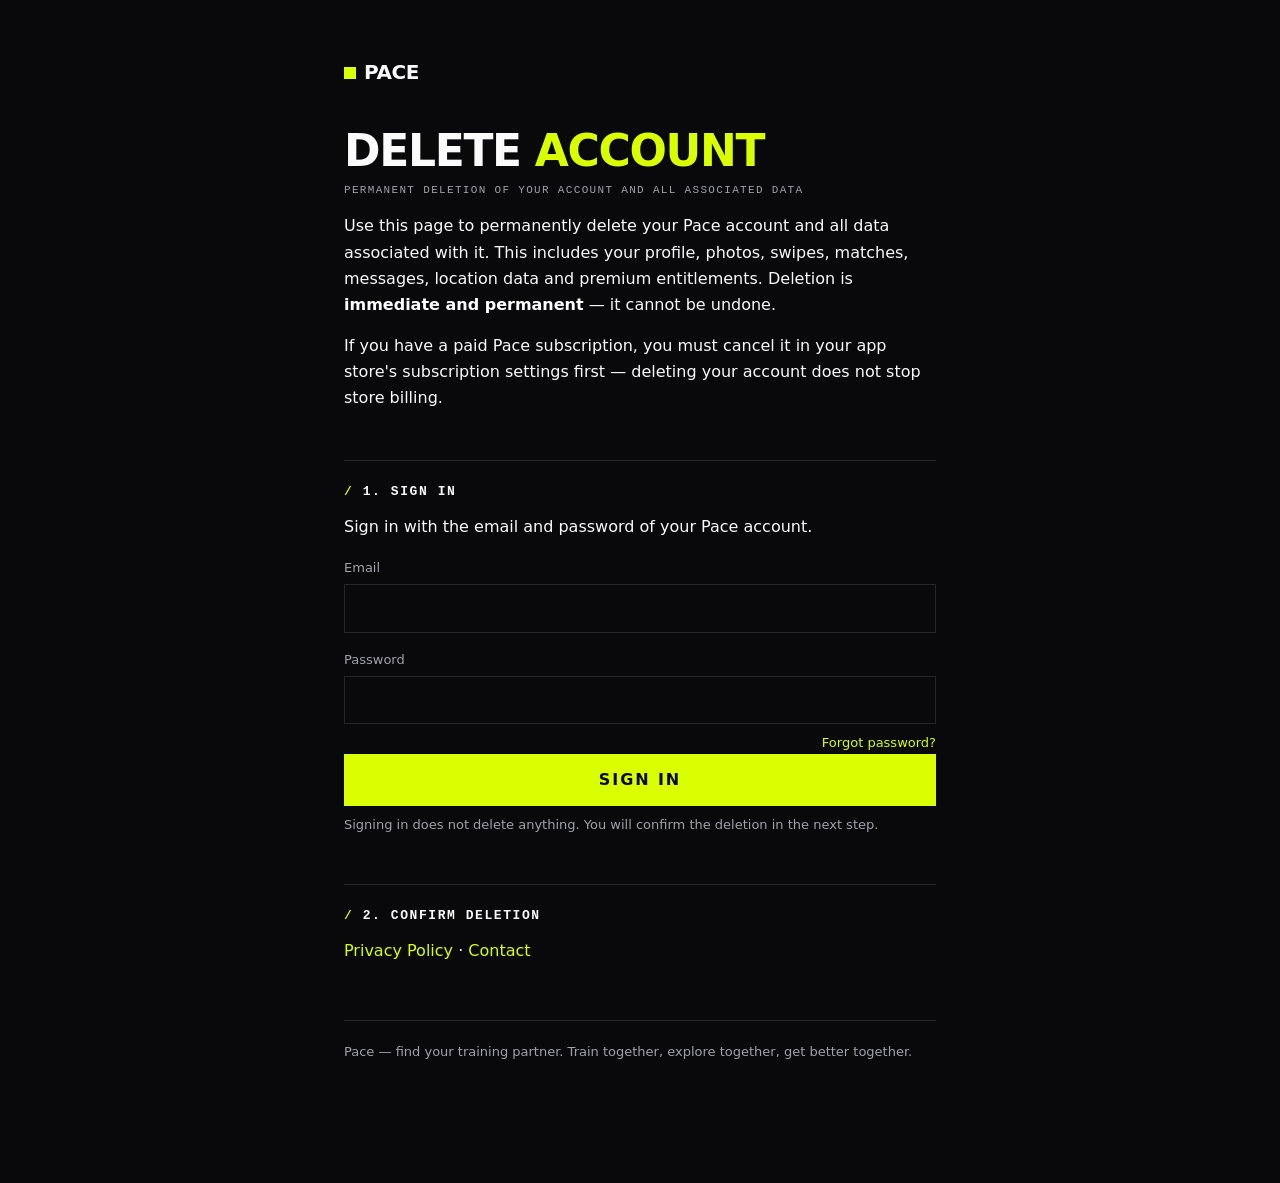
==== delete-account.html @ 4819975d "[Feat] add account deletion page and link it from privacy + terms" ====
<!DOCTYPE html>
<html lang="en">
<head>
<meta charset="utf-8">
<meta name="viewport" content="width=device-width, initial-scale=1">
<title>Delete Account — Pace</title>
<style>
  :root {
    --bg: #09090b;
    --fg: #fafafa;
    --muted: #a1a1aa;
    --accent: #d9ff00;
    --border: #27272a;
    --danger: #ef4444;
    --danger-border: rgba(239, 68, 68, 0.3);
  }
  * { box-sizing: border-box; }
  body {
    margin: 0;
    background: var(--bg);
    color: var(--fg);
    font-family: Inter, system-ui, -apple-system, "Segoe UI", Roboto, sans-serif;
    line-height: 1.65;
    -webkit-font-smoothing: antialiased;
  }
  .wrap { max-width: 640px; margin: 0 auto; padding: 56px 24px 120px; }
  .logo { display: flex; align-items: center; gap: 8px; font-weight: 700; text-transform: uppercase; letter-spacing: -0.02em; font-size: 20px; }
  .logo .dot { width: 12px; height: 12px; background: var(--accent); }
  h1 { font-size: 44px; line-height: 1; text-transform: uppercase; letter-spacing: -0.03em; margin: 40px 0 8px; }
  h1 span { color: var(--accent); }
  .meta { font-family: "JetBrains Mono", ui-monospace, monospace; font-size: 11px; text-transform: uppercase; letter-spacing: 0.12em; color: var(--muted); }
  h2 {
    margin: 48px 0 12px;
    padding-top: 20px;
    border-top: 1px solid var(--border);
    font-family: "JetBrains Mono", ui-monospace, monospace;
    font-size: 13px;
    text-transform: uppercase;
    letter-spacing: 0.12em;
  }
  h2 span { color: var(--accent); }
  p { margin: 0 0 14px; }
  ul { margin: 0 0 14px; padding-left: 20px; }
  li { margin-bottom: 8px; }
  a { color: var(--accent); text-decoration: none; }
  a:hover { text-decoration: underline; }
  strong { color: #ffffff; }
  .footer { margin-top: 56px; padding-top: 20px; border-top: 1px solid var(--border); font-size: 13px; color: var(--muted); }

  label { display: block; font-size: 13px; color: var(--muted); margin: 16px 0 6px; }
  input {
    width: 100%;
    padding: 10px 12px;
    background: transparent;
    color: var(--fg);
    border: 1px solid var(--border);
    border-radius: 0;
    font: inherit;
  }
  input:focus { outline: none; border-color: var(--fg); }
  button {
    font: inherit;
    text-transform: uppercase;
    letter-spacing: 0.12em;
    cursor: pointer;
    padding: 12px 16px;
    width: 100%;
    background: transparent;
    border: 1px solid var(--border);
    color: var(--fg);
  }
  button:hover { border-color: var(--fg); }
  button:disabled { opacity: 0.45; cursor: not-allowed; }
  .primary { background: var(--accent); border-color: var(--accent); color: var(--bg); font-weight: 700; }
  .primary:hover { border-color: var(--accent); filter: brightness(0.92); }
  .danger { border-color: var(--danger-border); color: var(--danger); }
  .danger:hover { border-color: var(--danger); }
  .danger.active { background: var(--danger); border-color: var(--danger); color: #ffffff; }
  .recover { text-align: right; font-size: 13px; margin-top: 8px; color: var(--muted); }
  .msg { margin-top: 16px; font-size: 14px; }
  .msg.error { color: var(--danger); }
  .msg.ok { color: var(--accent); }
  .hint { font-size: 13px; color: var(--muted); margin-top: 8px; }
  .hidden { display: none; }
  .danger-note { border: 1px solid var(--danger-border); padding: 14px 16px; margin: 20px 0 16px; }
  .danger-note p { margin: 0 0 8px; }
  .danger-note p:last-child { margin-bottom: 0; }
</style>
</head>
<body>
<div class="wrap">
  <div class="logo"><span class="dot"></span>Pace</div>

  <h1>Delete <span>Account</span></h1>
  <p class="meta">Permanent deletion of your account and all associated data</p>

  <p>
    Use this page to permanently delete your Pace account and all data associated with it. This
    includes your profile, photos, swipes, matches, messages, location data and premium
    entitlements. Deletion is <strong>immediate and permanent</strong> — it cannot be undone.
  </p>
  <p>
    If you have a paid Pace subscription, you must cancel it in your app store's subscription
    settings first — deleting your account does not stop store billing.
  </p>

  <h2><span>/</span> 1. Sign in</h2>
  <p>Sign in with the email and password of your Pace account.</p>

  <form id="login-form">
    <label for="email">Email</label>
    <input id="email" name="email" type="email" autocomplete="email" required>
    <label for="password">Password</label>
    <input id="password" name="password" type="password" autocomplete="current-password" required>
    <div class="recover"><a href="#" id="forgot-link">Forgot password?</a></div>
    <button type="submit" class="primary" id="login-btn">Sign in</button>
    <div class="hint">Signing in does not delete anything. You will confirm the deletion in the next step.</div>
  </form>
  <div class="msg hidden" id="login-msg" role="alert"></div>

  <h2><span>/</span> 2. Confirm deletion</h2>
  <div class="hidden" id="delete-panel">
    <p class="hint" id="signed-in-as">Signed in.</p>
    <div class="danger-note">
      <p><strong>Warning:</strong> this is permanent. Your profile, photos, swipes, matches and messages are deleted immediately and can't be recovered.</p>
      <p>If you have a paid Pace subscription, cancel it in your app store's subscription settings first — deleting your account does not stop store billing.</p>
    </div>
    <label for="confirm">Type <strong>DELETE</strong> to confirm</label>
    <input id="confirm" name="confirm" type="text" autocomplete="off" placeholder="DELETE">
    <button type="button" class="danger" id="delete-btn" disabled>Delete account</button>
    <div class="msg hidden" id="delete-msg" role="alert"></div>
  </div>

  <p>
    <a href="https://whatwouldjoedo.github.io/pace-legal/privacy.html">Privacy Policy</a> ·
    <a href="mailto:ramppjohannes@gmail.com">Contact</a>
  </p>

  <div class="footer">
    Pace — find your training partner. Train together, explore together, get better together.
  </div>
</div>

<script>
(function () {
  const SUPABASE_URL = "https://exlcrsifebjjawzcdutk.supabase.co";
  const PUBLISHABLE_KEY = "sb_publishable_FXtPs7W2HFgapJc12pGzIA_bnyYmZ_W";

  const loginForm = document.getElementById("login-form");
  const loginBtn = document.getElementById("login-btn");
  const loginMsg = document.getElementById("login-msg");
  const email = document.getElementById("email");
  const password = document.getElementById("password");
  const forgotLink = document.getElementById("forgot-link");
  const deletePanel = document.getElementById("delete-panel");
  const signedInAs = document.getElementById("signed-in-as");
  const confirm = document.getElementById("confirm");
  const deleteBtn = document.getElementById("delete-btn");
  const deleteMsg = document.getElementById("delete-msg");

  let accessToken = null;

  function show(el, ok) {
    el.classList.remove("hidden");
    el.classList.toggle("ok", ok === true);
    el.classList.toggle("error", ok === false);
  }

  function hide(el) {
    el.classList.add("hidden");
  }

  async function postJson(url, body, headers) {
    const res = await fetch(url, {
      method: "POST",
      headers: Object.assign(
        { "Content-Type": "application/json", apikey: PUBLISHABLE_KEY },
        headers || {}
      ),
      body: body ? JSON.stringify(body) : undefined,
    });
    let data = null;
    try { data = await res.json(); } catch (_) { /* non-JSON */ }
    return { status: res.status, data };
  }

  function setBusy(btn, busy, label) {
    btn.disabled = busy;
    btn.textContent = busy ? "…" : label;
  }

  loginForm.addEventListener("submit", async (e) => {
    e.preventDefault();
    hide(loginMsg);
    setBusy(loginBtn, true, "Signing in…");

    try {
      const { status, data } = await postJson(
        SUPABASE_URL + "/auth/v1/token?grant_type=password",
        { email: email.value.trim(), password: password.value }
      );
      if (status !== 200 || !data.access_token) {
        show(loginMsg, false);
        loginMsg.textContent = "Sign-in failed. Check your email and password.";
        return;
      }
      accessToken = data.access_token;
      signedInAs.textContent = "Signed in as " + email.value.trim() + ".";
      hide(loginMsg);
      loginForm.classList.add("hidden");
      deletePanel.classList.remove("hidden");
      email.disabled = true;
      password.value = "";
    } catch (err) {
      show(loginMsg, false);
      loginMsg.textContent = "Something went wrong. Please try again.";
    } finally {
      setBusy(loginBtn, false, "Sign in");
    }
  });

  forgotLink.addEventListener("click", async (e) => {
    e.preventDefault();
    hide(loginMsg);
    const addr = email.value.trim();
    if (!addr) {
      show(loginMsg, false);
      loginMsg.textContent = "Enter your email address first.";
      return;
    }
    try {
      await postJson(
        SUPABASE_URL + "/auth/v1/recover",
        { email: addr }
      );
      show(loginMsg, true);
      loginMsg.textContent = "If an account exists for " + addr + ", a password reset link is on its way. Follow it in the app.";
    } catch (_) {
      show(loginMsg, false);
      loginMsg.textContent = "Something went wrong. Please try again.";
    }
  });

  confirm.addEventListener("input", () => {
    deleteBtn.disabled = confirm.value.trim() !== "DELETE";
  });

  deleteBtn.addEventListener("click", async () => {
    if (confirm.value.trim() !== "DELETE" || !accessToken) return;
    hide(deleteMsg);
    setBusy(deleteBtn, true, "Deleting…");

    try {
      const { status, data } = await postJson(
        SUPABASE_URL + "/functions/v1/delete-account",
        null,
        { Authorization: "Bearer " + accessToken }
      );
      if (data && data.ok === true) {
        deleteBtn.disabled = true;
        confirm.disabled = true;
        show(deleteMsg, true);
        deleteMsg.textContent = "Your account and all associated data have been deleted.";
        return;
      }
      const message = data && data.message ? data.message : "";
      if (data && data.ok === false && /not found|already/i.test(message)) {
        show(deleteMsg, true);
        deleteMsg.textContent = "This account appears to have been deleted already, or was not found.";
        return;
      }
      show(deleteMsg, false);
      deleteMsg.textContent = "Deletion failed: " + (message || "unknown error") + ". Please try again.";
    } catch (err) {
      show(deleteMsg, false);
      deleteMsg.textContent = "Could not reach the deletion service. Check your connection and try again.";
    } finally {
      setBusy(deleteBtn, false, "Delete account");
    }
  });
})();
</script>
</body>
</html>
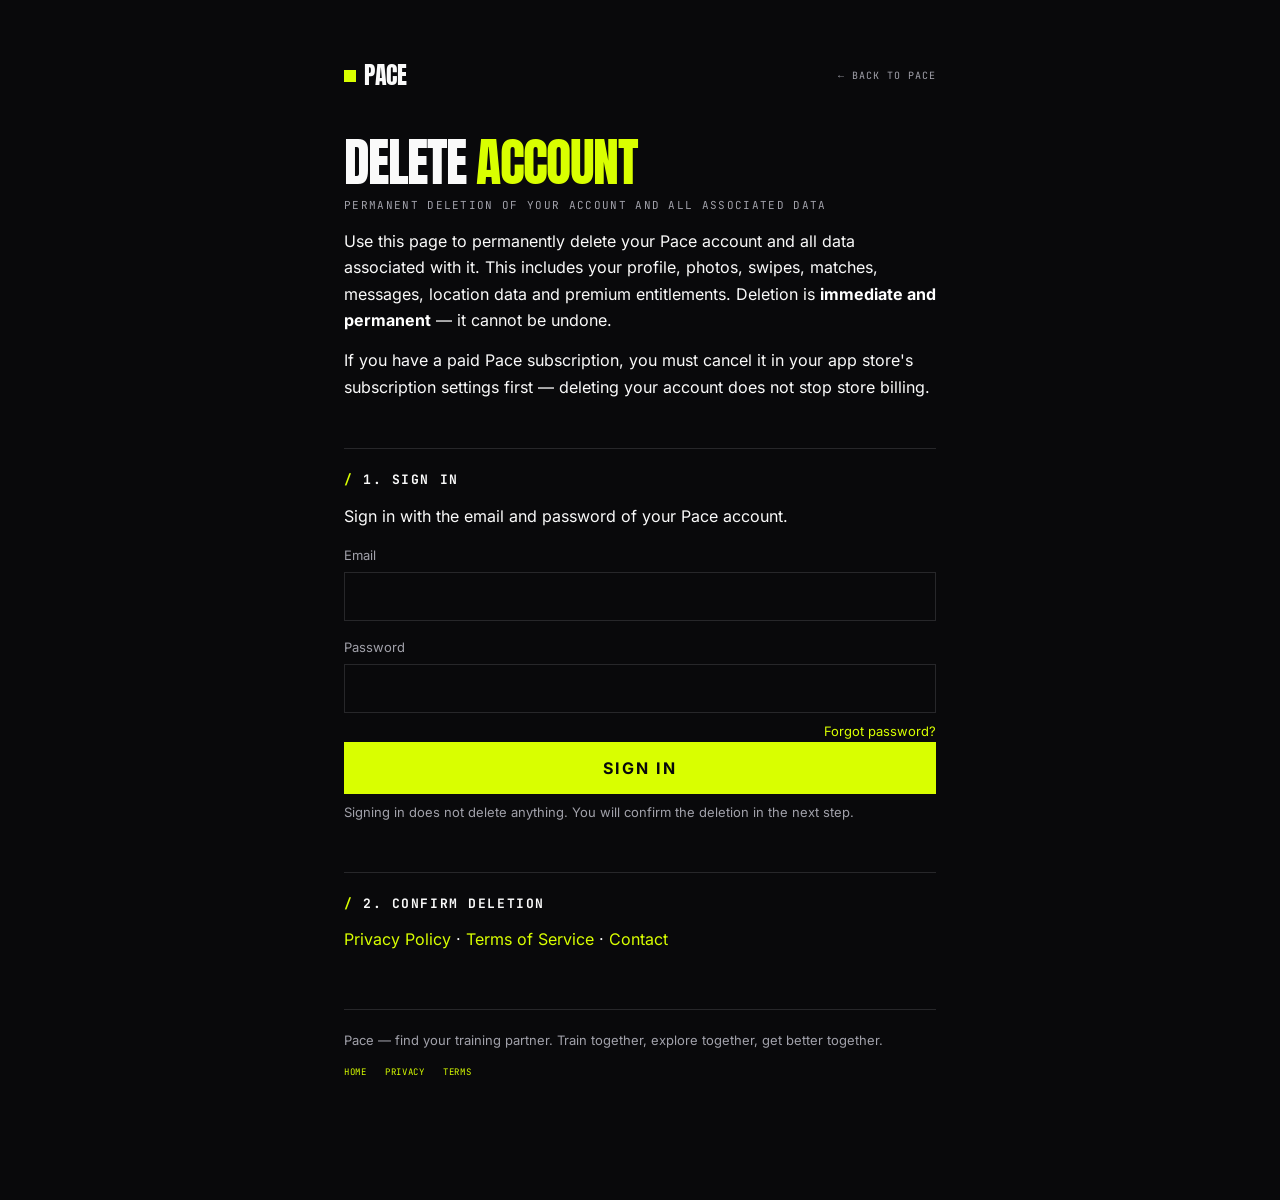
==== commit 8f0ff4f3: "[Misc] added main page" ====
--- a/delete-account.html
+++ b/delete-account.html
@@ -4,6 +4,8 @@
 <meta charset="utf-8">
 <meta name="viewport" content="width=device-width, initial-scale=1">
 <title>Delete Account — Pace</title>
+<link rel="icon" href="assets/favicon.png" type="image/png">
+<link rel="stylesheet" href="assets/fonts/fonts.css">
 <style>
   :root {
     --bg: #09090b;
@@ -24,9 +26,13 @@
     -webkit-font-smoothing: antialiased;
   }
   .wrap { max-width: 640px; margin: 0 auto; padding: 56px 24px 120px; }
-  .logo { display: flex; align-items: center; gap: 8px; font-weight: 700; text-transform: uppercase; letter-spacing: -0.02em; font-size: 20px; }
+  .legal-header { display: flex; align-items: center; justify-content: space-between; gap: 20px; }
+  .logo { display: flex; align-items: center; gap: 8px; color: var(--fg); font-family: Anton, Impact, sans-serif; font-weight: 400; text-transform: uppercase; text-decoration: none; letter-spacing: -0.02em; font-size: 24px; }
+  .logo:hover { text-decoration: none; }
   .logo .dot { width: 12px; height: 12px; background: var(--accent); }
-  h1 { font-size: 44px; line-height: 1; text-transform: uppercase; letter-spacing: -0.03em; margin: 40px 0 8px; }
+  .home-link { font-family: "JetBrains Mono", ui-monospace, monospace; font-size: 10px; text-transform: uppercase; letter-spacing: 0.1em; color: var(--muted); }
+  .home-link:hover { color: var(--accent); text-decoration: none; }
+  h1 { font-family: Anton, Impact, sans-serif; font-size: 52px; font-weight: 400; line-height: 1; text-transform: uppercase; letter-spacing: -0.03em; margin: 40px 0 8px; }
   h1 span { color: var(--accent); }
   .meta { font-family: "JetBrains Mono", ui-monospace, monospace; font-size: 11px; text-transform: uppercase; letter-spacing: 0.12em; color: var(--muted); }
   h2 {
@@ -46,6 +52,7 @@
   a:hover { text-decoration: underline; }
   strong { color: #ffffff; }
   .footer { margin-top: 56px; padding-top: 20px; border-top: 1px solid var(--border); font-size: 13px; color: var(--muted); }
+  .footer-nav { display: flex; flex-wrap: wrap; gap: 8px 18px; margin-top: 14px; font-family: "JetBrains Mono", ui-monospace, monospace; font-size: 9px; text-transform: uppercase; letter-spacing: 0.08em; }
 
   label { display: block; font-size: 13px; color: var(--muted); margin: 16px 0 6px; }
   input {
@@ -89,7 +96,10 @@
 </head>
 <body>
 <div class="wrap">
-  <div class="logo"><span class="dot"></span>Pace</div>
+  <header class="legal-header">
+    <a class="logo" href="index.html" aria-label="Pace home"><span class="dot"></span>Pace</a>
+    <a class="home-link" href="index.html">← Back to Pace</a>
+  </header>
 
   <h1>Delete <span>Account</span></h1>
   <p class="meta">Permanent deletion of your account and all associated data</p>
@@ -132,12 +142,18 @@
   </div>
 
   <p>
-    <a href="https://whatwouldjoedo.github.io/pace-legal/privacy.html">Privacy Policy</a> ·
+    <a href="privacy.html">Privacy Policy</a> ·
+    <a href="terms.html">Terms of Service</a> ·
     <a href="mailto:ramppjohannes@gmail.com">Contact</a>
   </p>
 
   <div class="footer">
     Pace — find your training partner. Train together, explore together, get better together.
+    <nav class="footer-nav" aria-label="Legal pages">
+      <a href="index.html">Home</a>
+      <a href="privacy.html">Privacy</a>
+      <a href="terms.html">Terms</a>
+    </nav>
   </div>
 </div>
 
@@ -281,4 +297,4 @@
 })();
 </script>
 </body>
-</html>+</html>
--- a/assets/fonts/fonts.css
+++ b/assets/fonts/fonts.css
@@ -0,0 +1,27 @@
+/* Self-hosted Google Fonts. Licenses are included beside the font files. */
+@font-face {
+  font-family: "Anton";
+  font-style: normal;
+  font-weight: 400;
+  font-display: swap;
+  src: url("anton-latin.woff2") format("woff2");
+  unicode-range: U+0000-00FF, U+0131, U+0152-0153, U+02BB-02BC, U+02C6, U+02DA, U+02DC, U+0304, U+0308, U+0329, U+2000-206F, U+20AC, U+2122, U+2191, U+2193, U+2212, U+2215, U+FEFF, U+FFFD;
+}
+
+@font-face {
+  font-family: "Inter";
+  font-style: normal;
+  font-weight: 400 700;
+  font-display: swap;
+  src: url("inter-latin.woff2") format("woff2");
+  unicode-range: U+0000-00FF, U+0131, U+0152-0153, U+02BB-02BC, U+02C6, U+02DA, U+02DC, U+0304, U+0308, U+0329, U+2000-206F, U+20AC, U+2122, U+2191, U+2193, U+2212, U+2215, U+FEFF, U+FFFD;
+}
+
+@font-face {
+  font-family: "JetBrains Mono";
+  font-style: normal;
+  font-weight: 400 700;
+  font-display: swap;
+  src: url("jetbrains-mono-latin.woff2") format("woff2");
+  unicode-range: U+0000-00FF, U+0131, U+0152-0153, U+02BB-02BC, U+02C6, U+02DA, U+02DC, U+0304, U+0308, U+0329, U+2000-206F, U+20AC, U+2122, U+2191, U+2193, U+2212, U+2215, U+FEFF, U+FFFD;
+}
